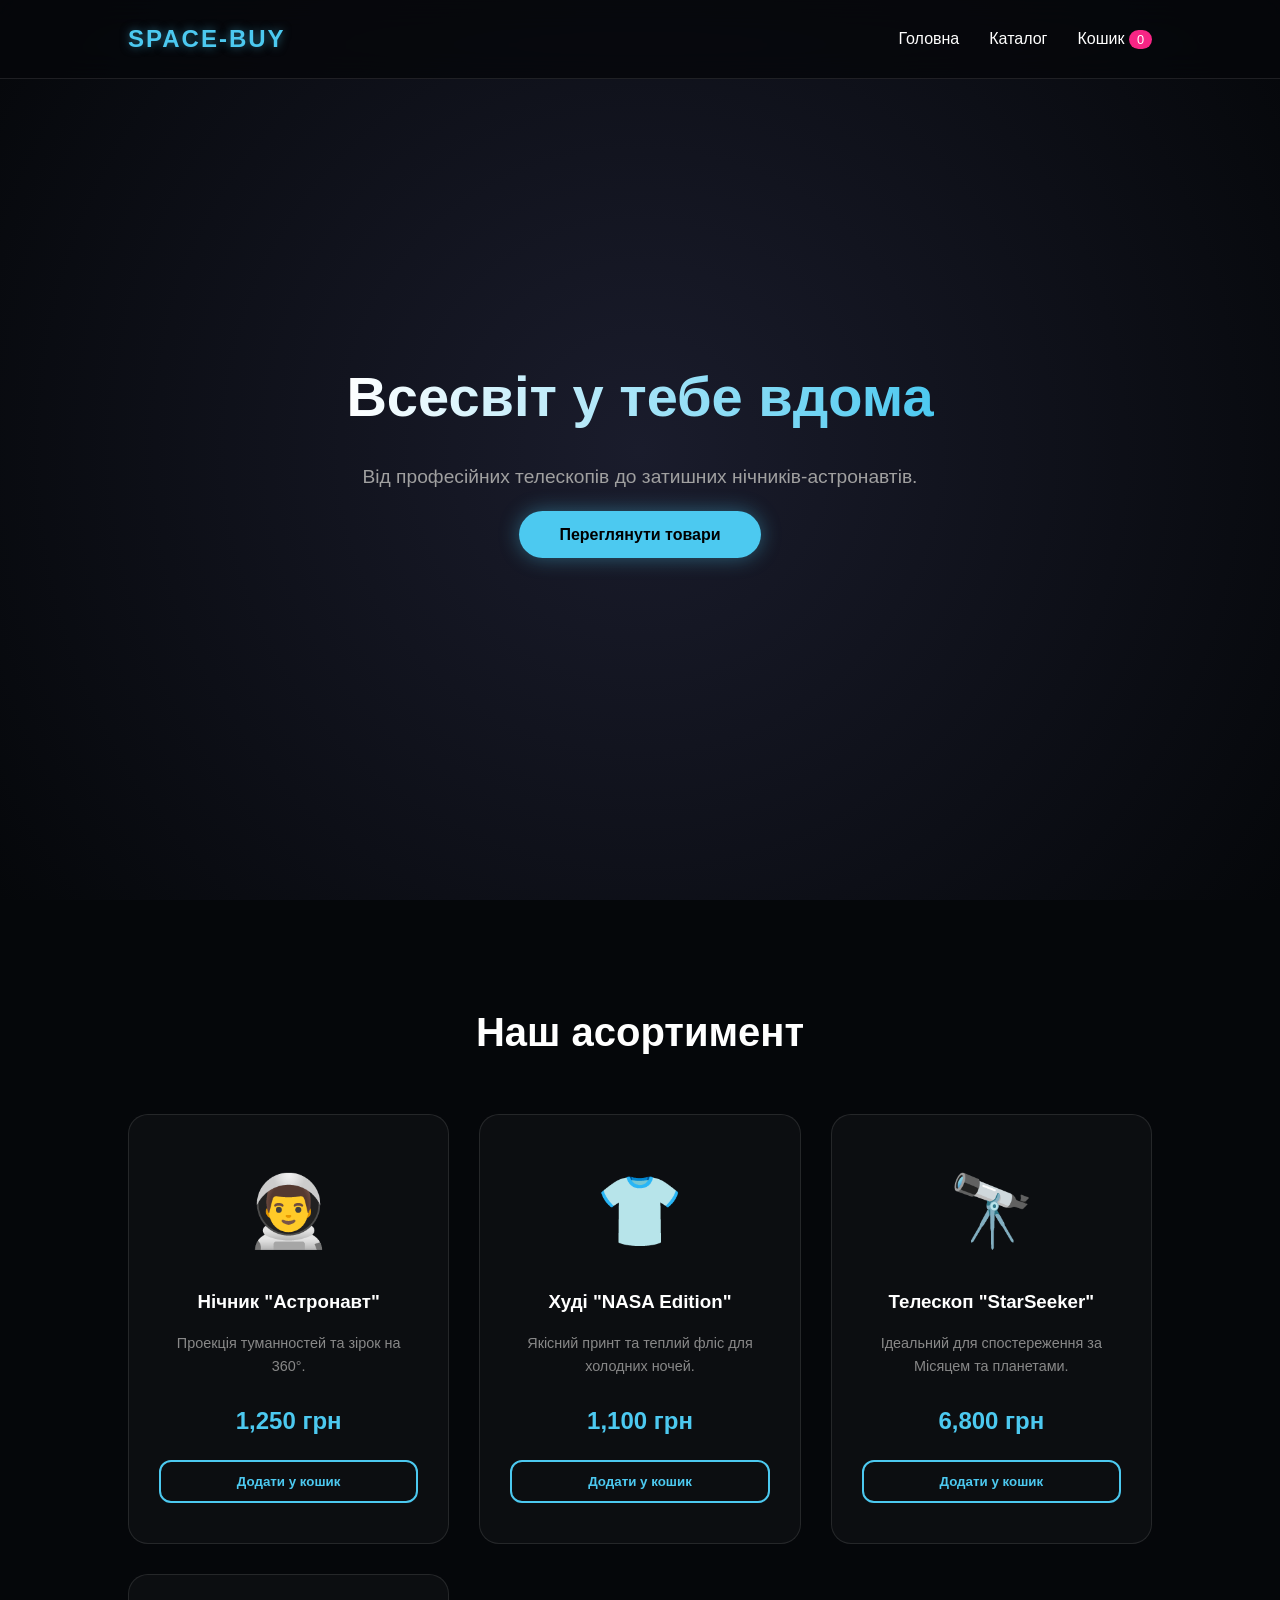
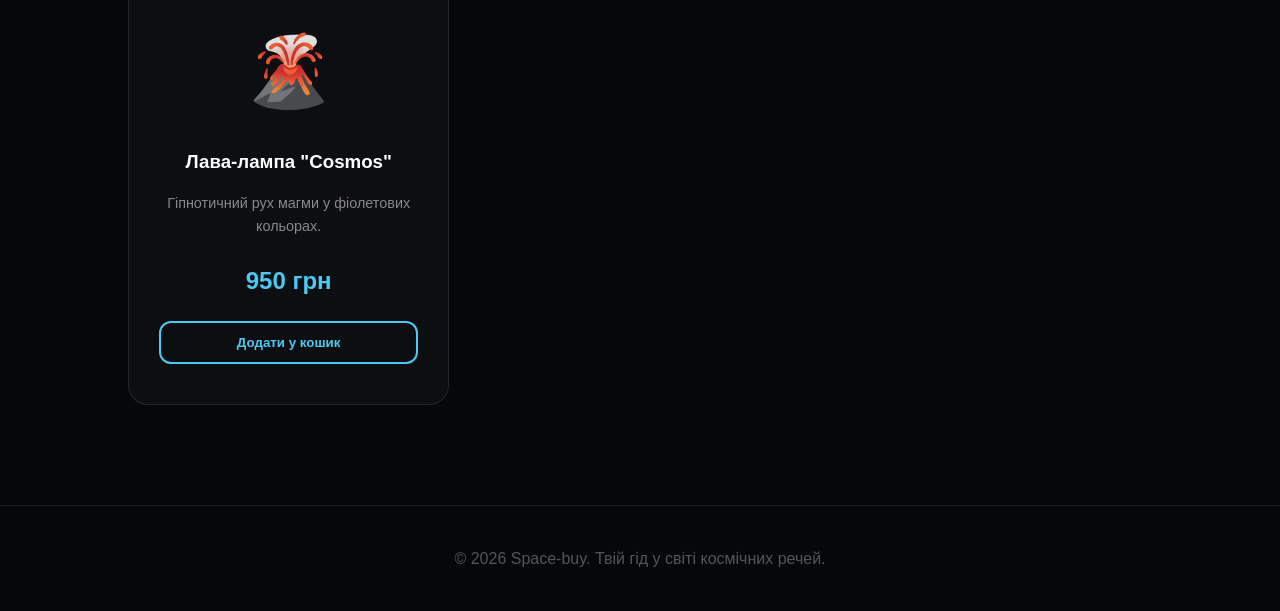
==== index.html @ f68a5e28 "Add files via upload" ====
<!DOCTYPE html>
<html lang="uk">
<head>
    <meta charset="UTF-8">
    <meta name="viewport" content="width=device-width, initial-scale=1.0">
    <title>Space-buy | Твій космічний мерч</title>
    <link rel="stylesheet" href="style.css">
</head>
<body>

    <header>
        <nav>
            <div class="logo">SPACE-BUY</div>
            <ul>
                <li><a href="#home">Головна</a></li>
                <li><a href="#shop">Каталог</a></li>
                <li class="cart-link">
                    <a href="#">Кошик <span id="cart-count">0</span></a>
                </li>
            </ul>
        </nav>
    </header>

    <section id="home" class="hero">
        <div class="hero-content">
            <h1>Всесвіт у тебе вдома</h1>
            <p>Від професійних телескопів до затишних нічників-астронавтів.</p>
            <a href="#shop" class="btn">Переглянути товари</a>
        </div>
    </section>

    <section id="shop" class="products">
        <h2 class="section-title">Наш асортимент</h2>
        <div class="product-grid">
            
            <div class="product-card">
                <div class="product-icon">👨‍🚀</div>
                <h3>Нічник "Астронавт"</h3>
                <p>Проекція туманностей та зірок на 360°.</p>
                <div class="price">1,250 грн</div>
                <button class="buy-btn" onclick="addToCart('Нічник Астронавт')">Додати у кошик</button>
            </div>

            <div class="product-card">
                <div class="product-icon">👕</div>
                <h3>Худі "NASA Edition"</h3>
                <p>Якісний принт та теплий фліс для холодних ночей.</p>
                <div class="price">1,100 грн</div>
                <button class="buy-btn" onclick="addToCart('Худі NASA')">Додати у кошик</button>
            </div>

            <div class="product-card">
                <div class="product-icon">🔭</div>
                <h3>Телескоп "StarSeeker"</h3>
                <p>Ідеальний для спостереження за Місяцем та планетами.</p>
                <div class="price">6,800 грн</div>
                <button class="buy-btn" onclick="addToCart('Телескоп')">Додати у кошик</button>
            </div>

            <div class="product-card">
                <div class="product-icon">🌋</div>
                <h3>Лава-лампа "Cosmos"</h3>
                <p>Гіпнотичний рух магми у фіолетових кольорах.</p>
                <div class="price">950 грн</div>
                <button class="buy-btn" onclick="addToCart('Лава-лампа')">Додати у кошик</button>
            </div>

        </div>
    </section>

    <footer>
        <p>&copy; 2026 Space-buy. Твій гід у світі космічних речей.</p>
    </footer>

    <script src="script.js"></script>
</body>
</html>
---- style.css ----
/* Базові налаштування */
* {
    margin: 0;
    padding: 0;
    box-sizing: border-box;
    font-family: 'Inter', -apple-system, sans-serif;
}

body {
    background-color: #05070a;
    color: #ffffff;
    line-height: 1.6;
    overflow-x: hidden;
}

/* Навігація */
header {
    background: rgba(5, 7, 10, 0.8);
    backdrop-filter: blur(15px);
    padding: 20px 10%;
    position: fixed;
    width: 100%;
    top: 0;
    z-index: 1000;
    border-bottom: 1px solid rgba(255, 255, 255, 0.1);
}

nav {
    display: flex;
    justify-content: space-between;
    align-items: center;
}

.logo {
    font-size: 1.5rem;
    font-weight: 900;
    letter-spacing: 2px;
    color: #4cc9f0;
    text-shadow: 0 0 10px rgba(76, 201, 240, 0.5);
}

nav ul {
    display: flex;
    list-style: none;
}

nav ul li {
    margin-left: 30px;
}

nav ul li a {
    text-decoration: none;
    color: #fff;
    font-weight: 500;
    transition: 0.3s;
}

nav ul li a:hover {
    color: #4cc9f0;
}

#cart-count {
    background: #f72585;
    padding: 2px 8px;
    border-radius: 10px;
    font-size: 0.8rem;
}

/* Hero секція */
.hero {
    height: 100vh;
    background: radial-gradient(circle at center, #1a1c2c 0%, #05070a 100%);
    display: flex;
    justify-content: center;
    align-items: center;
    text-align: center;
}

.hero h1 {
    font-size: 3.5rem;
    margin-bottom: 20px;
    background: linear-gradient(to right, #fff, #4cc9f0);
    -webkit-background-clip: text;
    -webkit-text-fill-color: transparent;
}

.hero p {
    font-size: 1.2rem;
    color: #a0a0a0;
    margin-bottom: 30px;
}

.btn {
    padding: 15px 40px;
    background: #4cc9f0;
    color: #000;
    text-decoration: none;
    border-radius: 50px;
    font-weight: bold;
    transition: 0.3s;
    box-shadow: 0 0 20px rgba(76, 201, 240, 0.4);
}

.btn:hover {
    transform: scale(1.05);
    box-shadow: 0 0 30px rgba(76, 201, 240, 0.6);
}

/* Секція товарів */
.products {
    padding: 100px 10%;
}

.section-title {
    text-align: center;
    margin-bottom: 50px;
    font-size: 2.5rem;
}

.product-grid {
    display: grid;
    grid-template-columns: repeat(auto-fit, minmax(280px, 1fr));
    gap: 30px;
}

.product-card {
    background: rgba(255, 255, 255, 0.03);
    border: 1px solid rgba(255, 255, 255, 0.1);
    border-radius: 20px;
    padding: 40px 30px;
    text-align: center;
    transition: 0.4s cubic-bezier(0.175, 0.885, 0.32, 1.275);
}

.product-card:hover {
    transform: translateY(-10px);
    background: rgba(255, 255, 255, 0.07);
    border-color: #4cc9f0;
}

.product-icon {
    font-size: 70px;
    margin-bottom: 20px;
    display: block;
}

.product-card h3 {
    margin-bottom: 15px;
    color: #fff;
}

.product-card p {
    color: #888;
    font-size: 0.9rem;
    height: 50px;
}

.price {
    font-size: 1.5rem;
    font-weight: bold;
    color: #4cc9f0;
    margin: 20px 0;
}

.buy-btn {
    width: 100%;
    padding: 12px;
    background: transparent;
    border: 2px solid #4cc9f0;
    color: #4cc9f0;
    border-radius: 12px;
    font-weight: bold;
    cursor: pointer;
    transition: 0.3s;
}

.buy-btn:hover {
    background: #4cc9f0;
    color: #000;
}

/* Футер */
footer {
    text-align: center;
    padding: 40px;
    border-top: 1px solid rgba(255, 255, 255, 0.1);
    color: #555;
}

/* Адаптивність */
@media (max-width: 768px) {
    .hero h1 { font-size: 2.5rem; }
    header { padding: 15px 5%; }
}
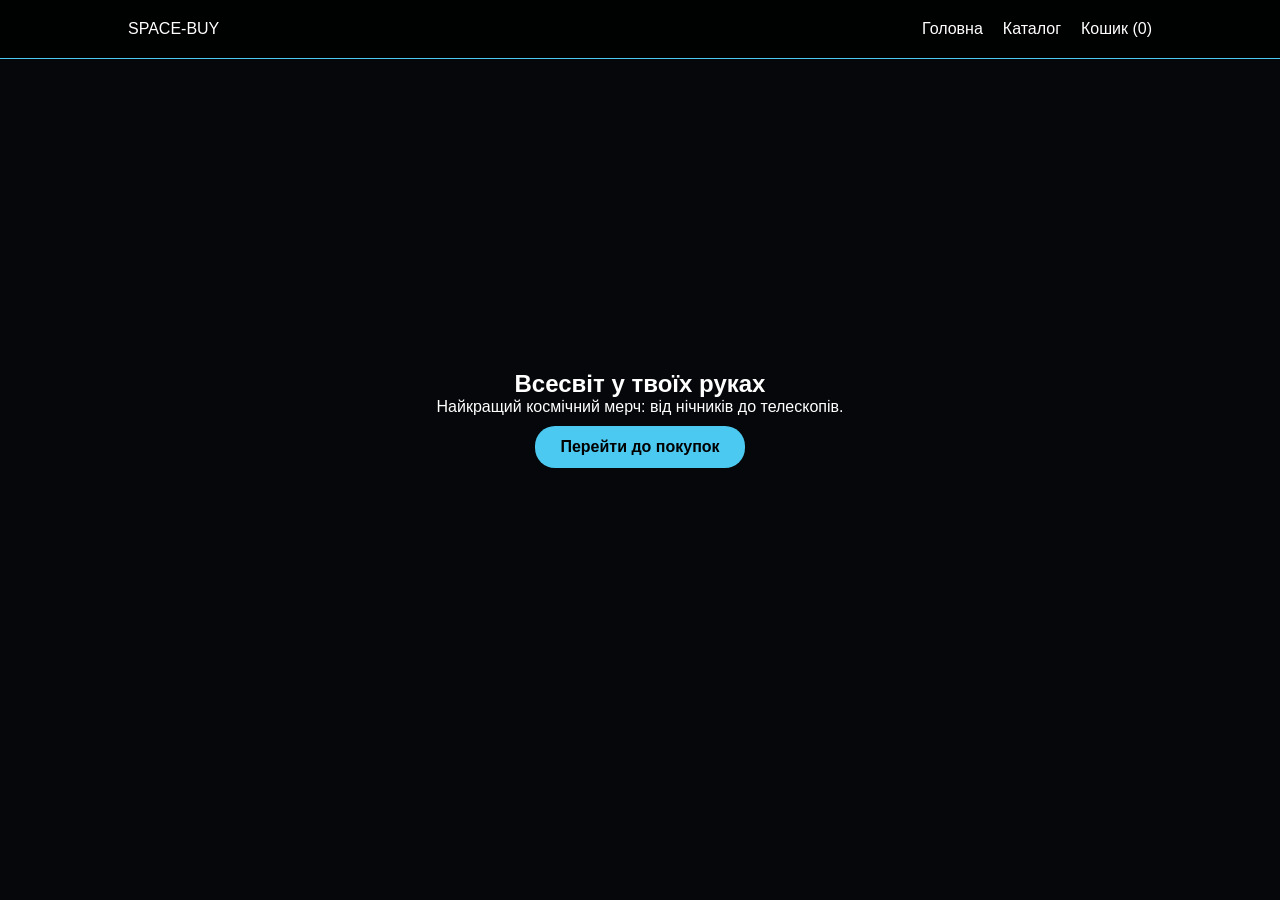
==== commit d28d6c0b: "Add files via upload" ====
--- a/index.html
+++ b/index.html
@@ -2,75 +2,26 @@
 <html lang="uk">
 <head>
     <meta charset="UTF-8">
-    <meta name="viewport" content="width=device-width, initial-scale=1.0">
-    <title>Space-buy | Твій космічний мерч</title>
+    <title>Space-buy | Головна</title>
     <link rel="stylesheet" href="style.css">
 </head>
 <body>
-
     <header>
         <nav>
             <div class="logo">SPACE-BUY</div>
             <ul>
-                <li><a href="#home">Головна</a></li>
-                <li><a href="#shop">Каталог</a></li>
-                <li class="cart-link">
-                    <a href="#">Кошик <span id="cart-count">0</span></a>
-                </li>
+                <li><a href="index.html">Головна</a></li>
+                <li><a href="catalog.html">Каталог</a></li>
+                <li><a href="cart.html" class="cart-btn">Кошик (<span id="cart-count">0</span>)</a></li>
             </ul>
         </nav>
     </header>
 
-    <section id="home" class="hero">
-        <div class="hero-content">
-            <h1>Всесвіт у тебе вдома</h1>
-            <p>Від професійних телескопів до затишних нічників-астронавтів.</p>
-            <a href="#shop" class="btn">Переглянути товари</a>
-        </div>
+    <section class="hero">
+        <h1>Всесвіт у твоїх руках</h1>
+        <p>Найкращий космічний мерч: від нічників до телескопів.</p>
+        <a href="catalog.html" class="btn">Перейти до покупок</a>
     </section>
-
-    <section id="shop" class="products">
-        <h2 class="section-title">Наш асортимент</h2>
-        <div class="product-grid">
-            
-            <div class="product-card">
-                <div class="product-icon">👨‍🚀</div>
-                <h3>Нічник "Астронавт"</h3>
-                <p>Проекція туманностей та зірок на 360°.</p>
-                <div class="price">1,250 грн</div>
-                <button class="buy-btn" onclick="addToCart('Нічник Астронавт')">Додати у кошик</button>
-            </div>
-
-            <div class="product-card">
-                <div class="product-icon">👕</div>
-                <h3>Худі "NASA Edition"</h3>
-                <p>Якісний принт та теплий фліс для холодних ночей.</p>
-                <div class="price">1,100 грн</div>
-                <button class="buy-btn" onclick="addToCart('Худі NASA')">Додати у кошик</button>
-            </div>
-
-            <div class="product-card">
-                <div class="product-icon">🔭</div>
-                <h3>Телескоп "StarSeeker"</h3>
-                <p>Ідеальний для спостереження за Місяцем та планетами.</p>
-                <div class="price">6,800 грн</div>
-                <button class="buy-btn" onclick="addToCart('Телескоп')">Додати у кошик</button>
-            </div>
-
-            <div class="product-card">
-                <div class="product-icon">🌋</div>
-                <h3>Лава-лампа "Cosmos"</h3>
-                <p>Гіпнотичний рух магми у фіолетових кольорах.</p>
-                <div class="price">950 грн</div>
-                <button class="buy-btn" onclick="addToCart('Лава-лампа')">Додати у кошик</button>
-            </div>
-
-        </div>
-    </section>
-
-    <footer>
-        <p>&copy; 2026 Space-buy. Твій гід у світі космічних речей.</p>
-    </footer>
 
     <script src="script.js"></script>
 </body>
--- a/style.css
+++ b/style.css
@@ -1,194 +1,24 @@
-/* Базові налаштування */
-* {
-    margin: 0;
-    padding: 0;
-    box-sizing: border-box;
-    font-family: 'Inter', -apple-system, sans-serif;
-}
+* { margin: 0; padding: 0; box-sizing: border-box; font-family: sans-serif; }
+body { background: #05070a; color: white; min-height: 100vh; }
 
-body {
-    background-color: #05070a;
-    color: #ffffff;
-    line-height: 1.6;
-    overflow-x: hidden;
-}
+header { background: rgba(0,0,0,0.9); padding: 20px 10%; position: sticky; top: 0; z-index: 100; border-bottom: 1px solid #4cc9f0; }
+nav { display: flex; justify-content: space-between; align-items: center; }
+nav ul { display: flex; list-style: none; }
+nav ul li { margin-left: 20px; }
+nav ul li a { color: white; text-decoration: none; }
+nav ul li a:hover { color: #4cc9f0; }
 
-/* Навігація */
-header {
-    background: rgba(5, 7, 10, 0.8);
-    backdrop-filter: blur(15px);
-    padding: 20px 10%;
-    position: fixed;
-    width: 100%;
-    top: 0;
-    z-index: 1000;
-    border-bottom: 1px solid rgba(255, 255, 255, 0.1);
-}
+.hero { height: 80vh; display: flex; flex-direction: column; justify-content: center; align-items: center; text-align: center; }
+.btn { background: #4cc9f0; color: black; padding: 12px 25px; border-radius: 20px; text-decoration: none; font-weight: bold; border: none; cursor: pointer; margin-top: 10px; }
 
-nav {
-    display: flex;
-    justify-content: space-between;
-    align-items: center;
-}
+.products, .cart-container { padding: 50px 10%; text-align: center; }
+.product-grid { display: grid; grid-template-columns: repeat(auto-fit, minmax(200px, 1fr)); gap: 20px; margin-top: 30px; }
+.product-card { background: #111; padding: 20px; border-radius: 15px; border: 1px solid #333; }
+.product-icon { font-size: 50px; }
+.price { color: #4cc9f0; font-weight: bold; margin: 10px 0; }
+.buy-btn { width: 100%; padding: 10px; border-radius: 10px; border: none; background: #333; color: white; cursor: pointer; }
+.buy-btn:hover { background: #4cc9f0; color: black; }
 
-.logo {
-    font-size: 1.5rem;
-    font-weight: 900;
-    letter-spacing: 2px;
-    color: #4cc9f0;
-    text-shadow: 0 0 10px rgba(76, 201, 240, 0.5);
-}
-
-nav ul {
-    display: flex;
-    list-style: none;
-}
-
-nav ul li {
-    margin-left: 30px;
-}
-
-nav ul li a {
-    text-decoration: none;
-    color: #fff;
-    font-weight: 500;
-    transition: 0.3s;
-}
-
-nav ul li a:hover {
-    color: #4cc9f0;
-}
-
-#cart-count {
-    background: #f72585;
-    padding: 2px 8px;
-    border-radius: 10px;
-    font-size: 0.8rem;
-}
-
-/* Hero секція */
-.hero {
-    height: 100vh;
-    background: radial-gradient(circle at center, #1a1c2c 0%, #05070a 100%);
-    display: flex;
-    justify-content: center;
-    align-items: center;
-    text-align: center;
-}
-
-.hero h1 {
-    font-size: 3.5rem;
-    margin-bottom: 20px;
-    background: linear-gradient(to right, #fff, #4cc9f0);
-    -webkit-background-clip: text;
-    -webkit-text-fill-color: transparent;
-}
-
-.hero p {
-    font-size: 1.2rem;
-    color: #a0a0a0;
-    margin-bottom: 30px;
-}
-
-.btn {
-    padding: 15px 40px;
-    background: #4cc9f0;
-    color: #000;
-    text-decoration: none;
-    border-radius: 50px;
-    font-weight: bold;
-    transition: 0.3s;
-    box-shadow: 0 0 20px rgba(76, 201, 240, 0.4);
-}
-
-.btn:hover {
-    transform: scale(1.05);
-    box-shadow: 0 0 30px rgba(76, 201, 240, 0.6);
-}
-
-/* Секція товарів */
-.products {
-    padding: 100px 10%;
-}
-
-.section-title {
-    text-align: center;
-    margin-bottom: 50px;
-    font-size: 2.5rem;
-}
-
-.product-grid {
-    display: grid;
-    grid-template-columns: repeat(auto-fit, minmax(280px, 1fr));
-    gap: 30px;
-}
-
-.product-card {
-    background: rgba(255, 255, 255, 0.03);
-    border: 1px solid rgba(255, 255, 255, 0.1);
-    border-radius: 20px;
-    padding: 40px 30px;
-    text-align: center;
-    transition: 0.4s cubic-bezier(0.175, 0.885, 0.32, 1.275);
-}
-
-.product-card:hover {
-    transform: translateY(-10px);
-    background: rgba(255, 255, 255, 0.07);
-    border-color: #4cc9f0;
-}
-
-.product-icon {
-    font-size: 70px;
-    margin-bottom: 20px;
-    display: block;
-}
-
-.product-card h3 {
-    margin-bottom: 15px;
-    color: #fff;
-}
-
-.product-card p {
-    color: #888;
-    font-size: 0.9rem;
-    height: 50px;
-}
-
-.price {
-    font-size: 1.5rem;
-    font-weight: bold;
-    color: #4cc9f0;
-    margin: 20px 0;
-}
-
-.buy-btn {
-    width: 100%;
-    padding: 12px;
-    background: transparent;
-    border: 2px solid #4cc9f0;
-    color: #4cc9f0;
-    border-radius: 12px;
-    font-weight: bold;
-    cursor: pointer;
-    transition: 0.3s;
-}
-
-.buy-btn:hover {
-    background: #4cc9f0;
-    color: #000;
-}
-
-/* Футер */
-footer {
-    text-align: center;
-    padding: 40px;
-    border-top: 1px solid rgba(255, 255, 255, 0.1);
-    color: #555;
-}
-
-/* Адаптивність */
-@media (max-width: 768px) {
-    .hero h1 { font-size: 2.5rem; }
-    header { padding: 15px 5%; }
-}+.cart-item { display: flex; justify-content: space-between; background: #111; padding: 15px; margin-bottom: 10px; border-radius: 10px; }
+.cart-total { margin-top: 30px; border-top: 1px solid #333; padding-top: 20px; }
+.checkout-btn { background: #f72585; color: white; margin-left: 10px; }
